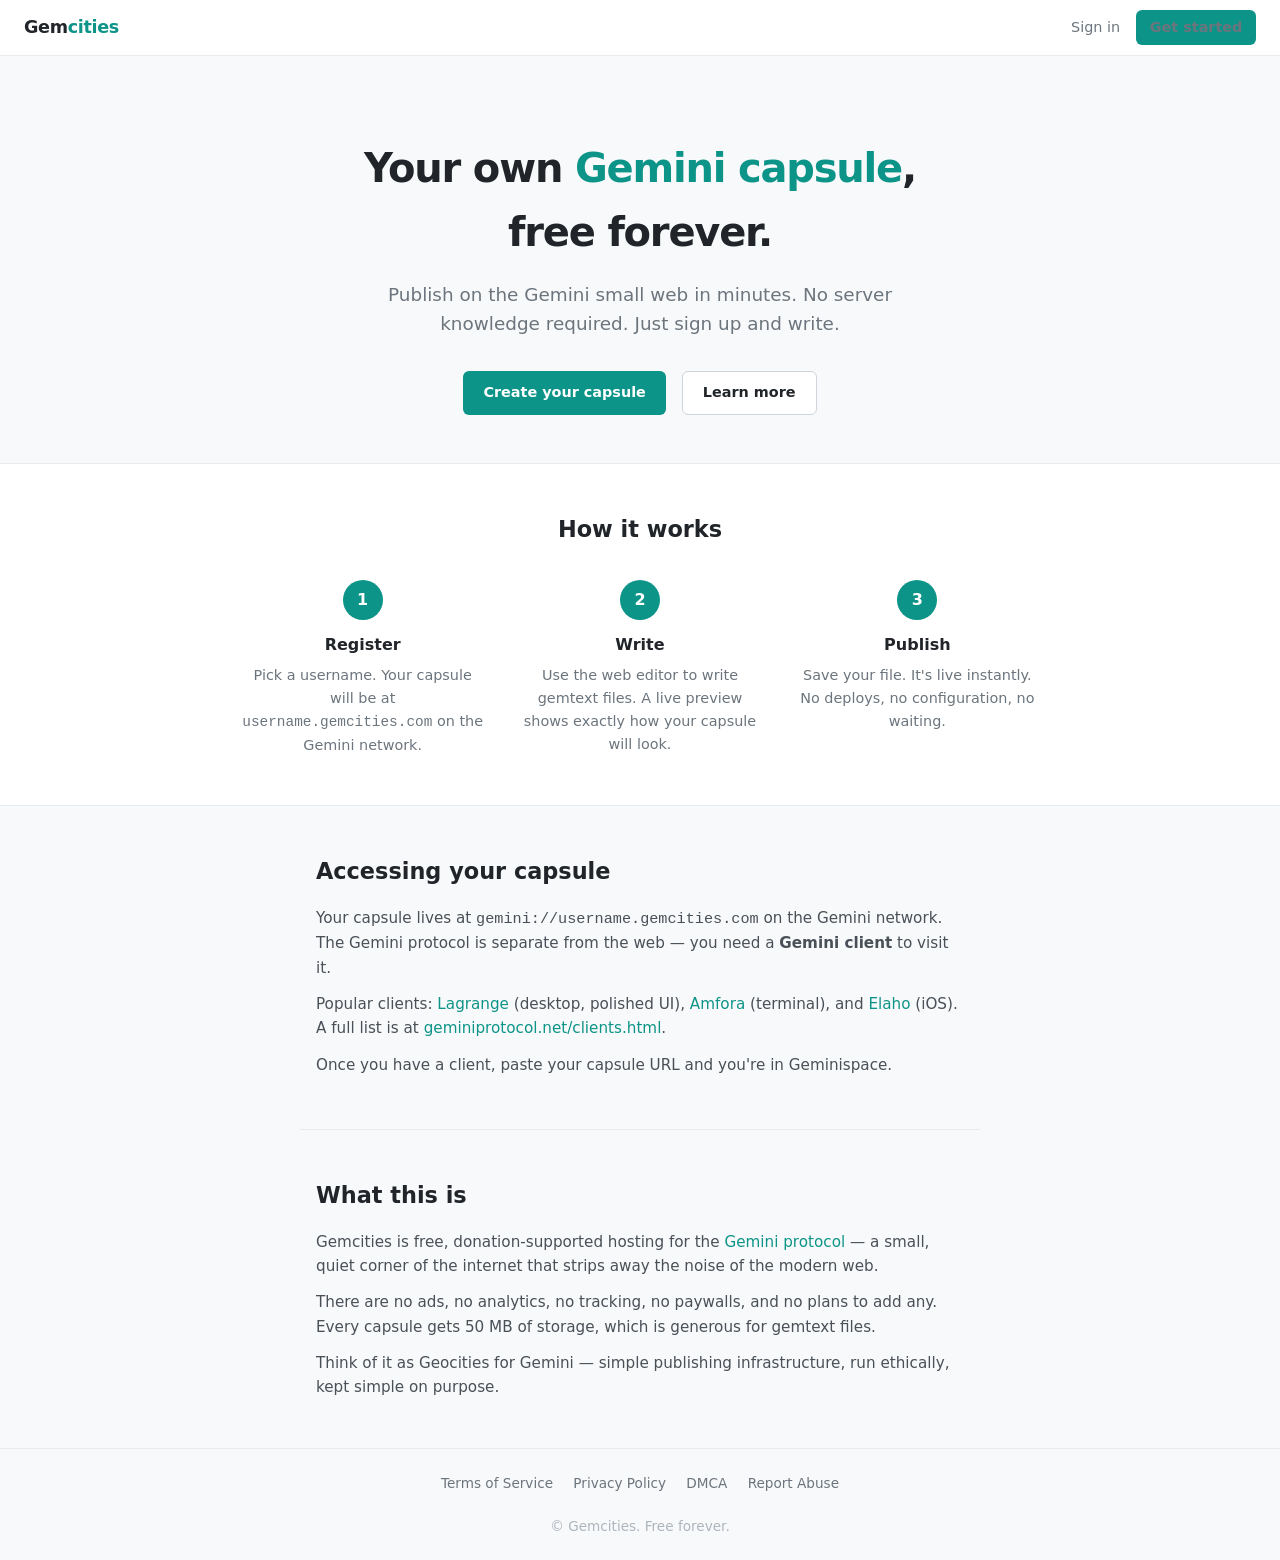
==== index.html @ a56d3ac3 "feat: add Geminispace access explainer to landing page Adds a section before "What this is" explaini" ====
<!DOCTYPE html>
<html lang="en">
<head>
  <meta charset="UTF-8">
  <meta name="viewport" content="width=device-width, initial-scale=1.0">
  <title>Gemcities — Free Gemini Capsule Hosting</title>
  <link rel="stylesheet" href="/css/style.css">
</head>
<body>

<nav class="nav">
  <a class="nav-logo" href="/">Gem<span>cities</span></a>
  <div class="nav-links">
    <a href="/login.html">Sign in</a>
    <a href="/register.html" class="btn btn-primary btn-sm">Get started</a>
  </div>
</nav>

<section class="hero">
  <h1>Your own <span>Gemini capsule</span>,<br>free forever.</h1>
  <p>Publish on the Gemini small web in minutes. No server knowledge required. Just sign up and write.</p>
  <div class="hero-actions">
    <a href="/register.html" class="btn btn-primary">Create your capsule</a>
    <a href="#about" class="btn btn-secondary">Learn more</a>
  </div>
</section>

<section class="steps">
  <div class="steps-inner">
    <h2>How it works</h2>
    <div class="steps-grid">
      <div class="step">
        <div class="step-num">1</div>
        <h3>Register</h3>
        <p>Pick a username. Your capsule will be at <code>username.gemcities.com</code> on the Gemini network.</p>
      </div>
      <div class="step">
        <div class="step-num">2</div>
        <h3>Write</h3>
        <p>Use the web editor to write gemtext files. A live preview shows exactly how your capsule will look.</p>
      </div>
      <div class="step">
        <div class="step-num">3</div>
        <h3>Publish</h3>
        <p>Save your file. It's live instantly. No deploys, no configuration, no waiting.</p>
      </div>
    </div>
  </div>
</section>

<section class="access">
  <h2>Accessing your capsule</h2>
  <p>Your capsule lives at <code>gemini://username.gemcities.com</code> on the Gemini network. The Gemini protocol is separate from the web — you need a <strong>Gemini client</strong> to visit it.</p>
  <p>Popular clients: <a href="https://gmi.skyjake.fi/lagrange/" target="_blank" rel="noopener">Lagrange</a> (desktop, polished UI), <a href="https://gitlab.com/tslocum/amfora" target="_blank" rel="noopener">Amfora</a> (terminal), and <a href="https://elaho.app" target="_blank" rel="noopener">Elaho</a> (iOS). A full list is at <a href="https://geminiprotocol.net/clients.html" target="_blank" rel="noopener">geminiprotocol.net/clients.html</a>.</p>
  <p>Once you have a client, paste your capsule URL and you're in Geminispace.</p>
</section>

<section class="about" id="about">
  <h2>What this is</h2>
  <p>Gemcities is free, donation-supported hosting for the <a href="https://geminiprotocol.net" target="_blank" rel="noopener">Gemini protocol</a> — a small, quiet corner of the internet that strips away the noise of the modern web.</p>
  <p>There are no ads, no analytics, no tracking, no paywalls, and no plans to add any. Every capsule gets 50 MB of storage, which is generous for gemtext files.</p>
  <p>Think of it as Geocities for Gemini — simple publishing infrastructure, run ethically, kept simple on purpose.</p>
</section>

<footer class="footer">
  <a href="/terms.html">Terms of Service</a>
  <a href="/privacy.html">Privacy Policy</a>
  <a href="/dmca.html">DMCA</a>
  <a href="/abuse.html">Report Abuse</a>
  <br><br>
  &copy; Gemcities. Free forever.
</footer>

</body>
</html>
---- css/style.css ----
/* ── reset ── */
*, *::before, *::after { box-sizing: border-box; margin: 0; padding: 0; }
html { font-size: 16px; }
body { font-family: system-ui, -apple-system, sans-serif; background: #f8f9fa; color: #212529; line-height: 1.6; }
a { color: #0d9488; text-decoration: none; }
a:hover { text-decoration: underline; }
button { cursor: pointer; font: inherit; }

/* ── layout ── */
.container { max-width: 640px; margin: 0 auto; padding: 2rem 1rem; }
.page-center { min-height: 100vh; display: flex; flex-direction: column; justify-content: center; }

/* ── nav ── */
.nav { background: #fff; border-bottom: 1px solid #e9ecef; padding: 0 1.5rem; height: 56px; display: flex; align-items: center; justify-content: space-between; position: sticky; top: 0; z-index: 10; }
.nav-logo { font-weight: 700; font-size: 1.1rem; color: #212529; letter-spacing: -0.02em; }
.nav-logo span { color: #0d9488; }
.nav-links { display: flex; gap: 1rem; align-items: center; }
.nav-links a { font-size: 0.9rem; color: #6c757d; }
.nav-links a:hover { color: #212529; text-decoration: none; }

/* ── hero ── */
.hero { padding: 5rem 1rem 3rem; text-align: center; }
.hero h1 { font-size: 2.5rem; font-weight: 800; letter-spacing: -0.03em; margin-bottom: 1rem; }
.hero h1 span { color: #0d9488; }
.hero p { font-size: 1.15rem; color: #6c757d; max-width: 520px; margin: 0 auto 2rem; }
.hero-actions { display: flex; gap: 1rem; justify-content: center; flex-wrap: wrap; }

/* ── how it works ── */
.steps { background: #fff; border-top: 1px solid #e9ecef; border-bottom: 1px solid #e9ecef; padding: 3rem 1rem; }
.steps-inner { max-width: 800px; margin: 0 auto; }
.steps h2 { text-align: center; font-size: 1.4rem; margin-bottom: 2rem; }
.steps-grid { display: grid; grid-template-columns: repeat(auto-fit, minmax(200px, 1fr)); gap: 2rem; }
.step { text-align: center; }
.step-num { width: 40px; height: 40px; border-radius: 50%; background: #0d9488; color: #fff; font-weight: 700; display: flex; align-items: center; justify-content: center; margin: 0 auto 0.75rem; }
.step h3 { font-size: 1rem; margin-bottom: 0.4rem; }
.step p { font-size: 0.9rem; color: #6c757d; }

/* ── access + about sections ── */
.access, .about { max-width: 680px; margin: 3rem auto; padding: 0 1rem; }
.access h2, .about h2 { font-size: 1.4rem; margin-bottom: 1rem; }
.access p, .about p { color: #495057; margin-bottom: 0.75rem; font-size: 0.95rem; }
.access { border-bottom: 1px solid #e9ecef; padding-bottom: 2.5rem; }

/* ── footer ── */
.footer { border-top: 1px solid #e9ecef; padding: 1.5rem 1rem; text-align: center; font-size: 0.85rem; color: #adb5bd; }
.footer a { color: #6c757d; margin: 0 0.5rem; }

/* ── buttons ── */
.btn { display: inline-flex; align-items: center; gap: 0.4rem; padding: 0.6rem 1.25rem; border-radius: 6px; font-weight: 600; font-size: 0.9rem; border: none; transition: opacity 0.15s; }
.btn:hover { opacity: 0.88; text-decoration: none; }
.btn-primary { background: #0d9488; color: #fff; }
.btn-secondary { background: #fff; color: #212529; border: 1px solid #ced4da; }
.btn-danger { background: #dc3545; color: #fff; }
.btn-sm { padding: 0.35rem 0.85rem; font-size: 0.82rem; }
.btn:disabled { opacity: 0.55; cursor: not-allowed; }

/* ── forms ── */
.card { background: #fff; border: 1px solid #e9ecef; border-radius: 10px; padding: 2rem; }
.card h2 { font-size: 1.35rem; margin-bottom: 1.5rem; }
.form-group { margin-bottom: 1.1rem; }
label { display: block; font-size: 0.88rem; font-weight: 600; margin-bottom: 0.3rem; color: #495057; }
input[type=text], input[type=email], input[type=password] {
  width: 100%; padding: 0.55rem 0.75rem; border: 1px solid #ced4da;
  border-radius: 6px; font: inherit; font-size: 0.95rem; background: #fff;
  transition: border-color 0.15s; outline: none;
}
input:focus { border-color: #0d9488; box-shadow: 0 0 0 3px rgba(13,148,136,.15); }
.form-hint { font-size: 0.8rem; color: #6c757d; margin-top: 0.25rem; }
.form-footer { margin-top: 1.25rem; font-size: 0.88rem; color: #6c757d; text-align: center; }
.form-footer a { color: #0d9488; }

/* ── alerts ── */
.alert { padding: 0.75rem 1rem; border-radius: 6px; font-size: 0.9rem; margin-bottom: 1rem; }
.alert-error { background: #fff5f5; color: #c0392b; border: 1px solid #fecaca; }
.alert-success { background: #f0fdf4; color: #16a34a; border: 1px solid #bbf7d0; }
.alert-info { background: #f0f9ff; color: #0369a1; border: 1px solid #bae6fd; }

/* ── editor layout ── */
.editor-shell { display: grid; grid-template-columns: 220px 1fr 1fr; grid-template-rows: 56px 1fr; height: 100vh; overflow: hidden; }
.editor-nav { grid-column: 1 / -1; background: #fff; border-bottom: 1px solid #e9ecef; display: flex; align-items: center; padding: 0 1rem; gap: 0.75rem; }
.editor-nav .nav-logo { margin-right: auto; }
.editor-sidebar { border-right: 1px solid #e9ecef; background: #fff; overflow-y: auto; display: flex; flex-direction: column; }
.editor-pane { display: flex; flex-direction: column; border-right: 1px solid #e9ecef; }
.editor-preview { overflow-y: auto; background: #fff; }
.pane-header { padding: 0.5rem 0.75rem; border-bottom: 1px solid #e9ecef; font-size: 0.78rem; font-weight: 600; text-transform: uppercase; letter-spacing: 0.06em; color: #6c757d; display: flex; align-items: center; justify-content: space-between; gap: 0.5rem; flex-shrink: 0; }
.pane-header-actions { display: flex; gap: 0.3rem; }

/* ── file tree ── */
.file-tree { flex: 1; overflow-y: auto; padding: 0.5rem 0; }
.tree-item { display: flex; align-items: center; gap: 0.4rem; padding: 0.3rem 0.75rem; font-size: 0.875rem; cursor: pointer; user-select: none; color: #495057; border-radius: 0; }
.tree-item:hover { background: #f8f9fa; }
.tree-item.active { background: #e6f3f2; color: #0d9488; font-weight: 600; }
.tree-item.is-dir { font-weight: 600; color: #212529; }
.tree-item .icon { font-size: 0.85rem; opacity: 0.7; flex-shrink: 0; }
.tree-empty { padding: 1rem 0.75rem; font-size: 0.85rem; color: #adb5bd; }

/* ── textarea ── */
#editor-textarea { flex: 1; width: 100%; border: none; outline: none; resize: none; font-family: 'Fira Code', 'Cascadia Code', 'Consolas', monospace; font-size: 0.9rem; line-height: 1.65; padding: 1rem; background: #fff; color: #212529; }
.filename-display { font-size: 0.85rem; color: #6c757d; font-family: monospace; overflow: hidden; text-overflow: ellipsis; white-space: nowrap; max-width: 200px; }
.unsaved-dot { color: #e67e22; font-size: 1.2rem; line-height: 1; }

/* ── gemtext preview ── */
.gemtext-preview { padding: 1.5rem; font-size: 0.95rem; line-height: 1.75; }
.gemtext-preview h1 { font-size: 1.6rem; margin: 0 0 1rem; }
.gemtext-preview h2 { font-size: 1.3rem; margin: 1.25rem 0 0.75rem; }
.gemtext-preview h3 { font-size: 1.1rem; margin: 1rem 0 0.5rem; }
.gemtext-preview p { margin-bottom: 0.6rem; }
.gemtext-preview a { color: #0d9488; }
.gemtext-preview .gmi-link { display: block; margin: 0.25rem 0; }
.gemtext-preview ul { padding-left: 1.5rem; margin-bottom: 0.6rem; }
.gemtext-preview li { margin-bottom: 0.2rem; }
.gemtext-preview blockquote { border-left: 3px solid #ced4da; padding-left: 1rem; color: #6c757d; margin: 0.5rem 0; }
.gemtext-preview pre { background: #f8f9fa; border: 1px solid #e9ecef; border-radius: 6px; padding: 1rem; overflow-x: auto; font-size: 0.85rem; margin: 0.75rem 0; white-space: pre; }

/* ── modal ── */
.modal-overlay { position: fixed; inset: 0; background: rgba(0,0,0,.4); display: flex; align-items: center; justify-content: center; z-index: 100; }
.modal-overlay.hidden { display: none; }
.modal { background: #fff; border-radius: 10px; padding: 1.5rem; width: 100%; max-width: 400px; }
.modal h3 { margin-bottom: 1rem; }
.modal-actions { display: flex; gap: 0.75rem; justify-content: flex-end; margin-top: 1.25rem; }

/* ── toast ── */
#toast { position: fixed; bottom: 1.5rem; right: 1.5rem; background: #212529; color: #fff; padding: 0.6rem 1rem; border-radius: 6px; font-size: 0.875rem; opacity: 0; transition: opacity 0.2s; pointer-events: none; z-index: 200; }
#toast.show { opacity: 1; }

/* ── responsive ── */
@media (max-width: 768px) {
  .editor-shell { grid-template-columns: 1fr; grid-template-rows: 56px auto 1fr; }
  .editor-sidebar { display: none; }
  .editor-preview { display: none; }
  .editor-pane { border-right: none; }
  .hero h1 { font-size: 1.8rem; }
}
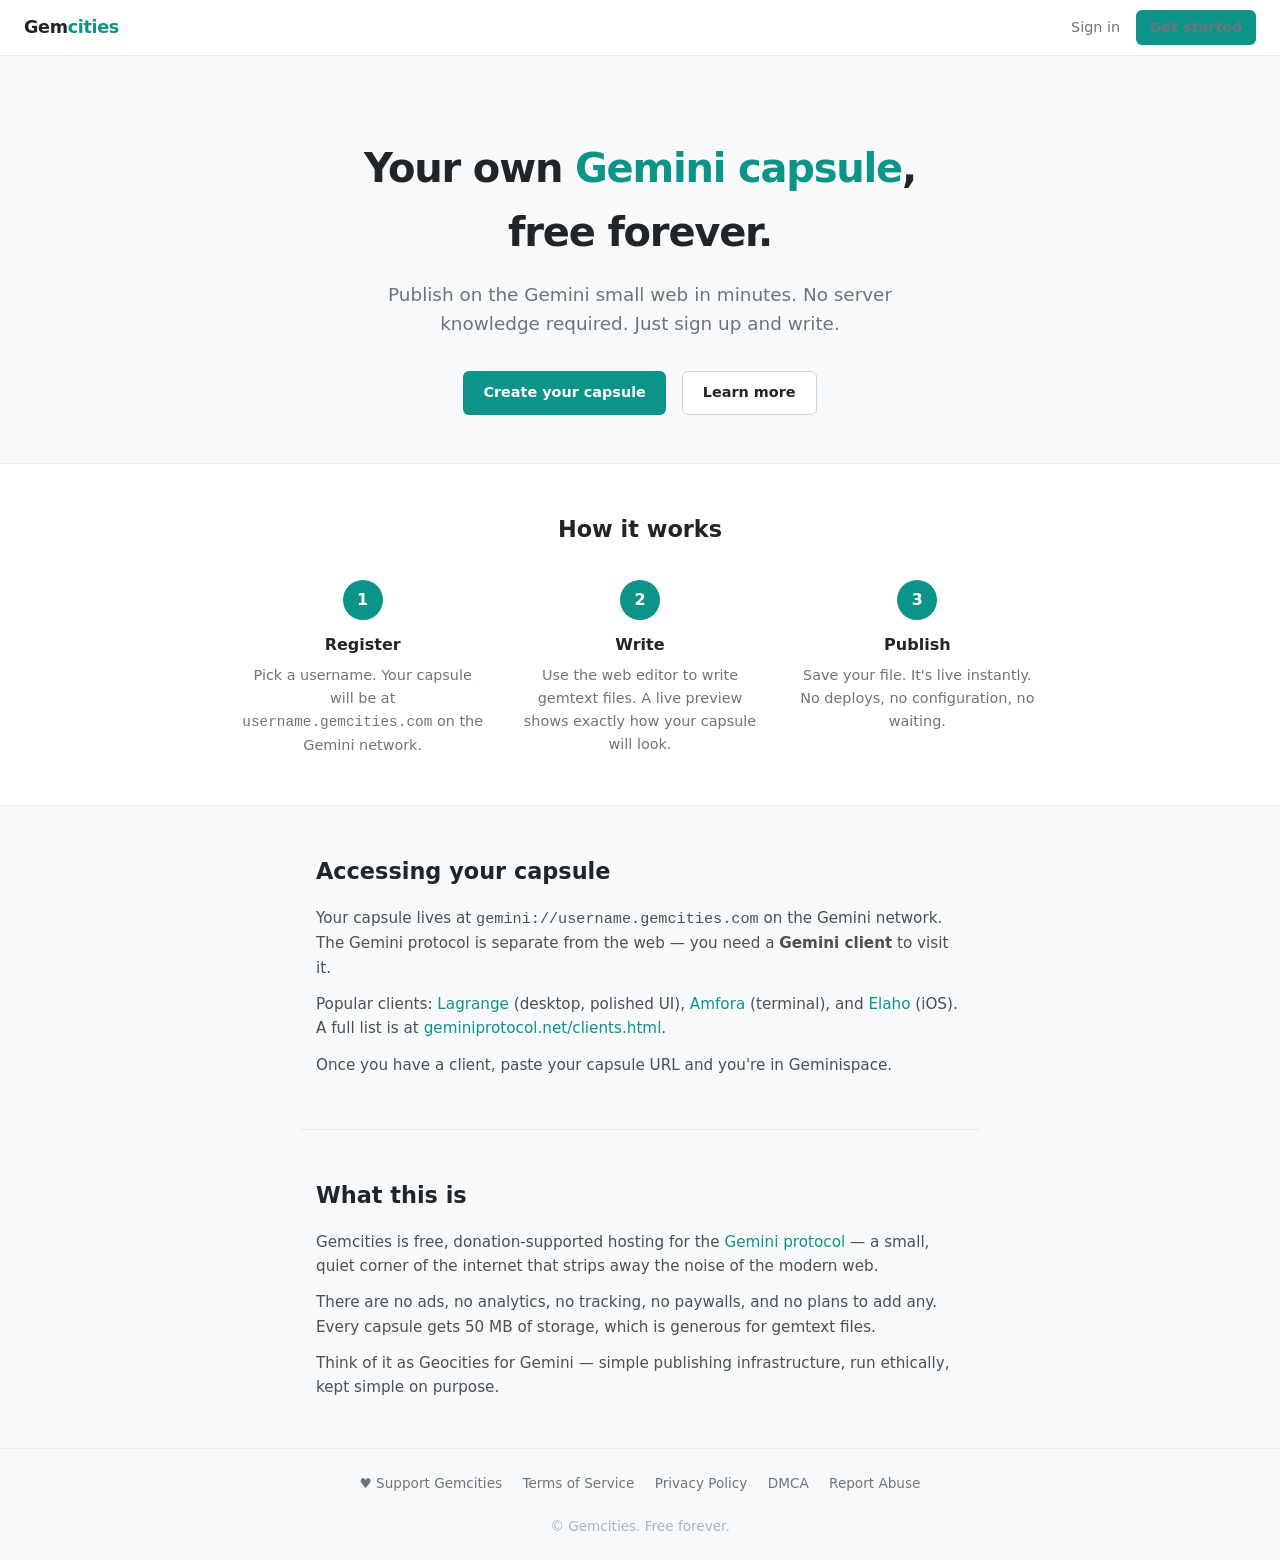
==== commit e9ecd34f: "feat: add Ko-fi donation link to editor nav and landing footer Understated "♥ Support Gemcities" lin" ====
--- a/index.html
+++ b/index.html
@@ -63,6 +63,7 @@
 </section>
 
 <footer class="footer">
+  <a href="https://ko-fi.com/gemcities" target="_blank" rel="noopener">♥ Support Gemcities</a>
   <a href="/terms.html">Terms of Service</a>
   <a href="/privacy.html">Privacy Policy</a>
   <a href="/dmca.html">DMCA</a>
--- a/css/style.css
+++ b/css/style.css
@@ -51,6 +51,7 @@
 .btn-primary { background: #0d9488; color: #fff; }
 .btn-secondary { background: #fff; color: #212529; border: 1px solid #ced4da; }
 .btn-danger { background: #dc3545; color: #fff; }
+.btn-donate { background: #fff0f0; color: #b91c1c; border: 1px solid #fecaca; }
 .btn-sm { padding: 0.35rem 0.85rem; font-size: 0.82rem; }
 .btn:disabled { opacity: 0.55; cursor: not-allowed; }
 
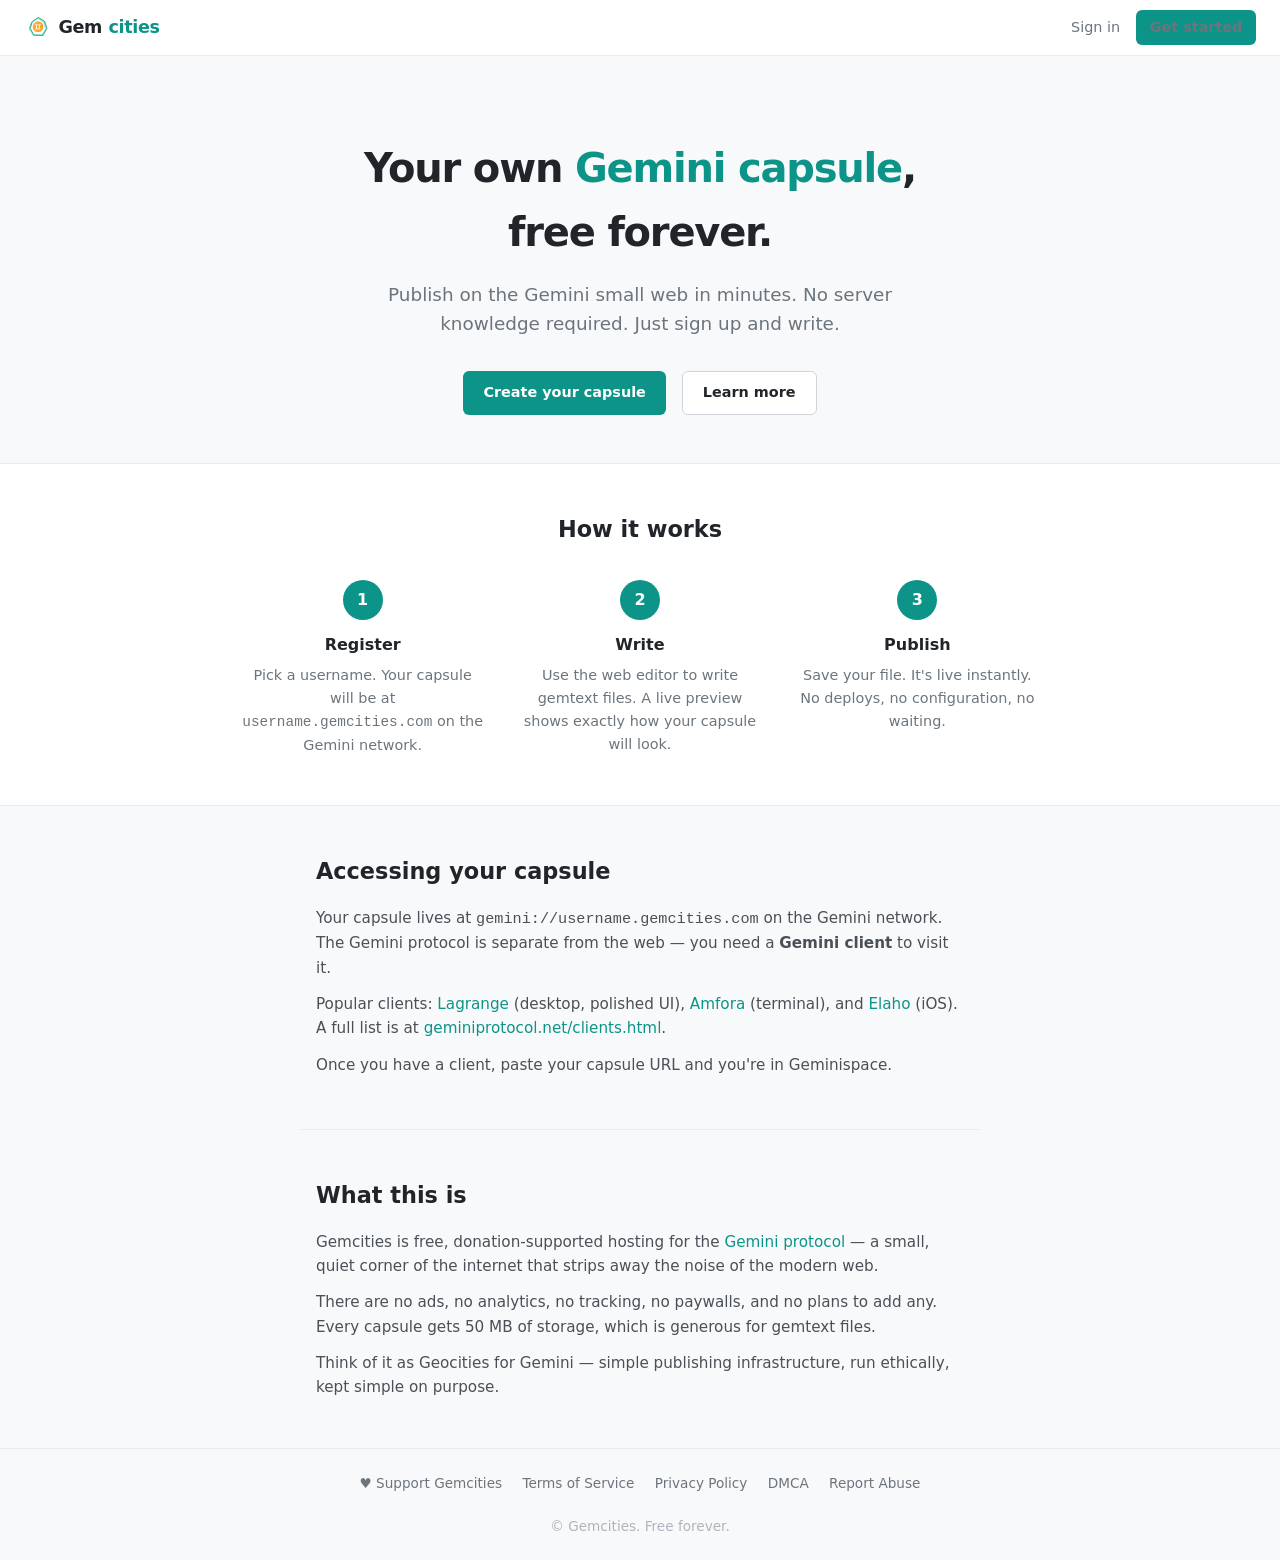
==== commit 75592940: "style: add gem SVG logo to all nav/header instances Inlines the gem SVG (28×28) to the left of the G" ====
--- a/index.html
+++ b/index.html
@@ -9,7 +9,7 @@
 <body>
 
 <nav class="nav">
-  <a class="nav-logo" href="/">Gem<span>cities</span></a>
+  <a class="nav-logo" href="/"><svg viewBox="0 0 100 100" width="28" height="28" xmlns="http://www.w3.org/2000/svg" aria-hidden="true"><polygon points="52,16 74,30 82,55 68,80 36,80 22,55 30,30" fill="none" stroke="#065F46" stroke-width="2.5" opacity="0.9"/><polygon points="50,18 72,32 80,55 66,78 34,78 20,55 28,32" fill="none" stroke="#00C48C" stroke-width="2"/><polygon points="48,20 70,34 78,57 64,80 32,80 18,57 26,34" fill="none" stroke="#00E6A8" stroke-width="2" opacity="0.65"/><text x="50" y="52" fill="#00E6A8" font-family="'Segoe UI Symbol','Noto Sans Symbols',sans-serif" font-size="34" text-anchor="middle" dominant-baseline="middle">&#9802;</text></svg>Gem<span>cities</span></a>
   <div class="nav-links">
     <a href="/login.html">Sign in</a>
     <a href="/register.html" class="btn btn-primary btn-sm">Get started</a>
@@ -64,10 +64,10 @@
 
 <footer class="footer">
   <a href="https://ko-fi.com/gemcities" target="_blank" rel="noopener">♥ Support Gemcities</a>
-  <a href="/terms.html">Terms of Service</a>
-  <a href="/privacy.html">Privacy Policy</a>
-  <a href="/dmca.html">DMCA</a>
-  <a href="/abuse.html">Report Abuse</a>
+  <a href="/terms">Terms of Service</a>
+  <a href="/privacy">Privacy Policy</a>
+  <a href="/dmca">DMCA</a>
+  <a href="/report-abuse">Report Abuse</a>
   <br><br>
   &copy; Gemcities. Free forever.
 </footer>
--- a/css/style.css
+++ b/css/style.css
@@ -12,7 +12,7 @@
 
 /* ── nav ── */
 .nav { background: #fff; border-bottom: 1px solid #e9ecef; padding: 0 1.5rem; height: 56px; display: flex; align-items: center; justify-content: space-between; position: sticky; top: 0; z-index: 10; }
-.nav-logo { font-weight: 700; font-size: 1.1rem; color: #212529; letter-spacing: -0.02em; }
+.nav-logo { display: inline-flex; align-items: center; gap: 0.4rem; font-weight: 700; font-size: 1.1rem; color: #212529; letter-spacing: -0.02em; }
 .nav-logo span { color: #0d9488; }
 .nav-links { display: flex; gap: 1rem; align-items: center; }
 .nav-links a { font-size: 0.9rem; color: #6c757d; }
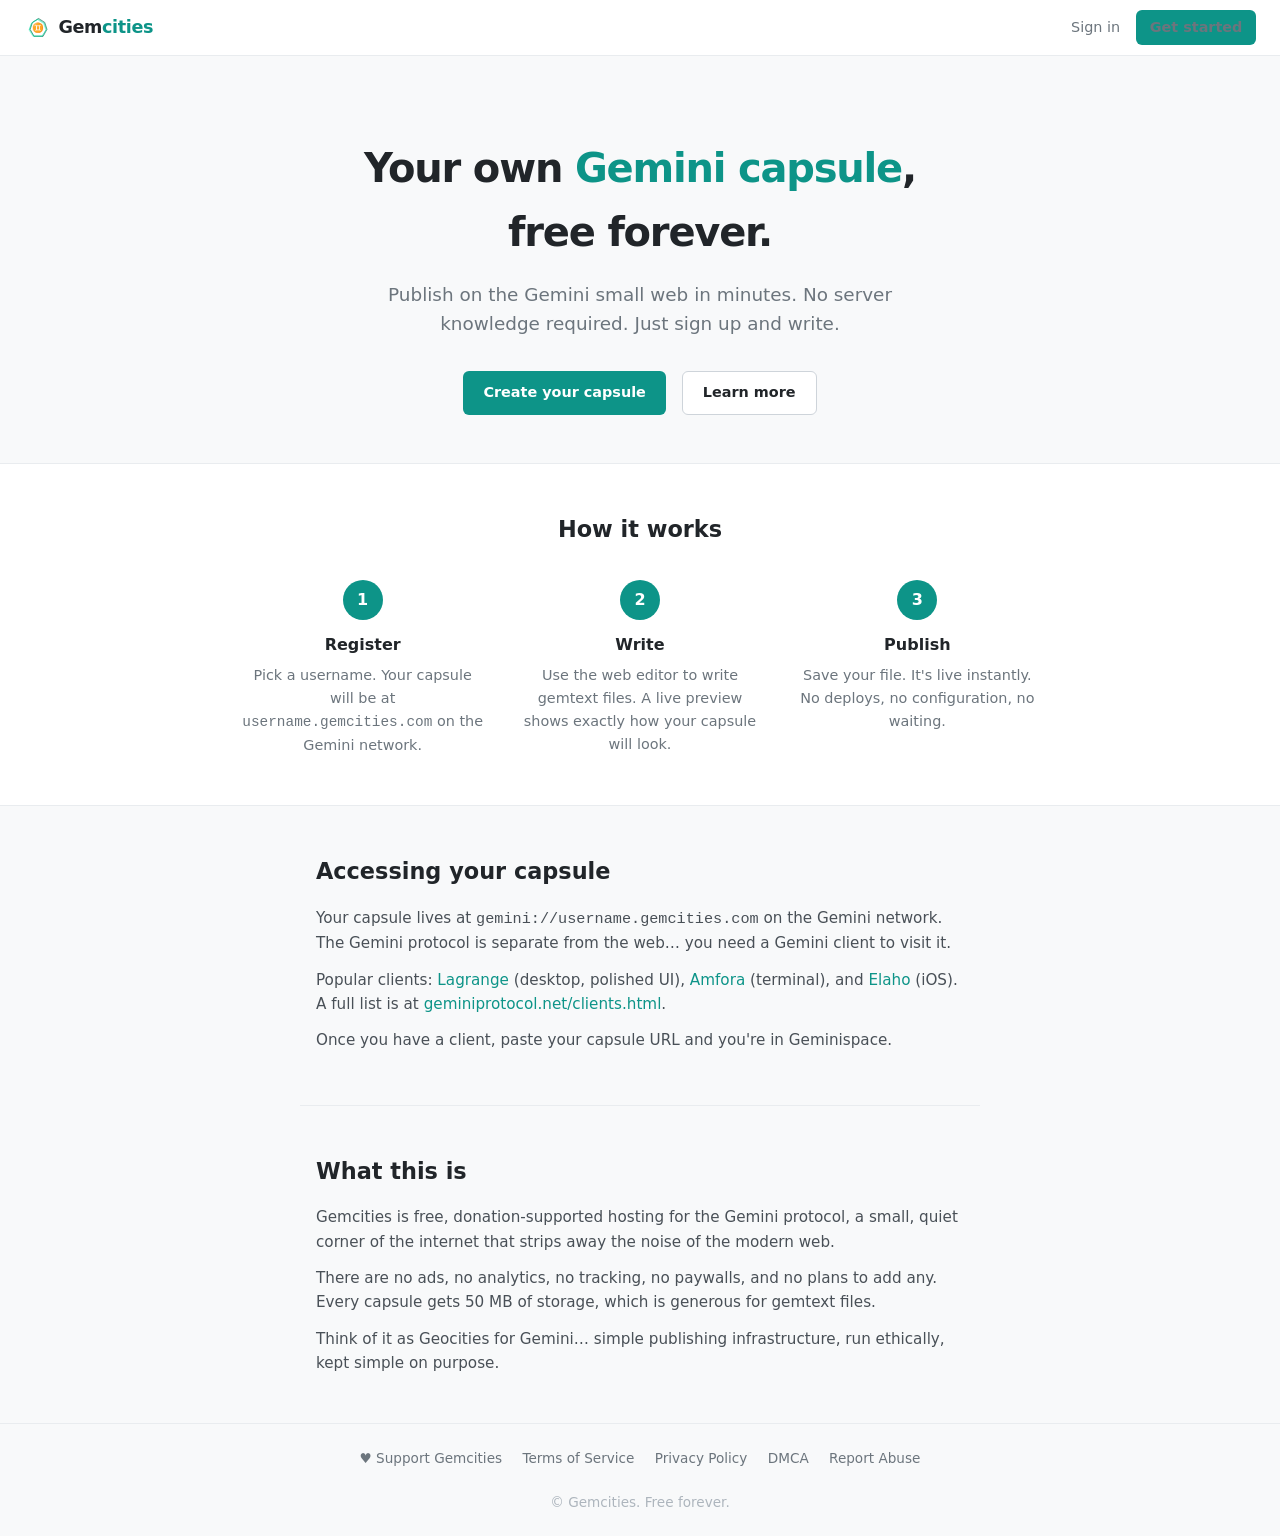
==== commit 5d71ae10: "content: update front page copy for access and about sections Co-Authored-By: Claude Sonnet 4.6 <nor" ====
--- a/index.html
+++ b/index.html
@@ -50,16 +50,16 @@
 
 <section class="access">
   <h2>Accessing your capsule</h2>
-  <p>Your capsule lives at <code>gemini://username.gemcities.com</code> on the Gemini network. The Gemini protocol is separate from the web — you need a <strong>Gemini client</strong> to visit it.</p>
+  <p>Your capsule lives at <code>gemini://username.gemcities.com</code> on the Gemini network. The Gemini protocol is separate from the web&hellip; you need a Gemini client to visit it.</p>
   <p>Popular clients: <a href="https://gmi.skyjake.fi/lagrange/" target="_blank" rel="noopener">Lagrange</a> (desktop, polished UI), <a href="https://gitlab.com/tslocum/amfora" target="_blank" rel="noopener">Amfora</a> (terminal), and <a href="https://elaho.app" target="_blank" rel="noopener">Elaho</a> (iOS). A full list is at <a href="https://geminiprotocol.net/clients.html" target="_blank" rel="noopener">geminiprotocol.net/clients.html</a>.</p>
   <p>Once you have a client, paste your capsule URL and you're in Geminispace.</p>
 </section>
 
 <section class="about" id="about">
   <h2>What this is</h2>
-  <p>Gemcities is free, donation-supported hosting for the <a href="https://geminiprotocol.net" target="_blank" rel="noopener">Gemini protocol</a> — a small, quiet corner of the internet that strips away the noise of the modern web.</p>
+  <p>Gemcities is free, donation-supported hosting for the Gemini protocol, a small, quiet corner of the internet that strips away the noise of the modern web.</p>
   <p>There are no ads, no analytics, no tracking, no paywalls, and no plans to add any. Every capsule gets 50 MB of storage, which is generous for gemtext files.</p>
-  <p>Think of it as Geocities for Gemini — simple publishing infrastructure, run ethically, kept simple on purpose.</p>
+  <p>Think of it as Geocities for Gemini&hellip; simple publishing infrastructure, run ethically, kept simple on purpose.</p>
 </section>
 
 <footer class="footer">
--- a/css/style.css
+++ b/css/style.css
@@ -12,7 +12,8 @@
 
 /* ── nav ── */
 .nav { background: #fff; border-bottom: 1px solid #e9ecef; padding: 0 1.5rem; height: 56px; display: flex; align-items: center; justify-content: space-between; position: sticky; top: 0; z-index: 10; }
-.nav-logo { display: inline-flex; align-items: center; gap: 0.4rem; font-weight: 700; font-size: 1.1rem; color: #212529; letter-spacing: -0.02em; }
+.nav-logo { display: inline-flex; align-items: center; font-weight: 700; font-size: 1.1rem; color: #212529; letter-spacing: -0.02em; line-height: 1; }
+.nav-logo svg { display: block; flex-shrink: 0; margin-right: 0.4rem; }
 .nav-logo span { color: #0d9488; }
 .nav-links { display: flex; gap: 1rem; align-items: center; }
 .nav-links a { font-size: 0.9rem; color: #6c757d; }
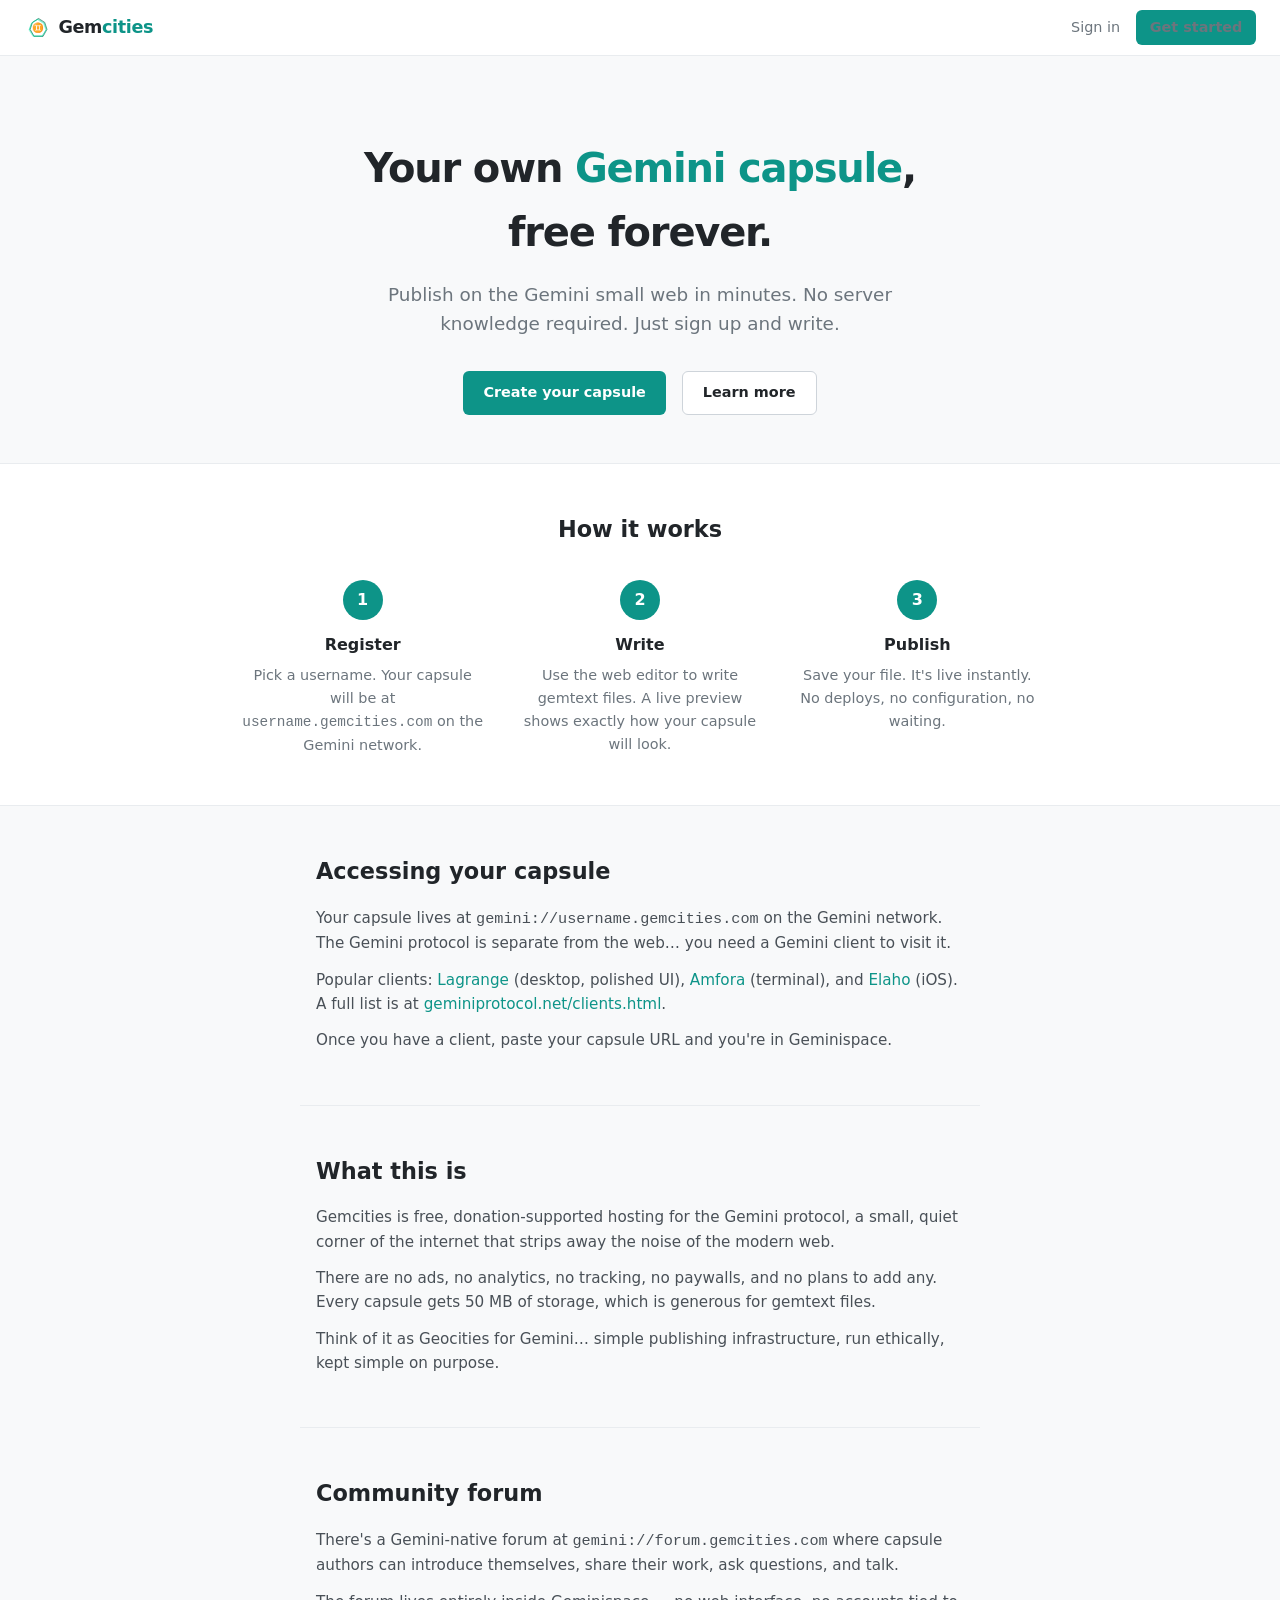
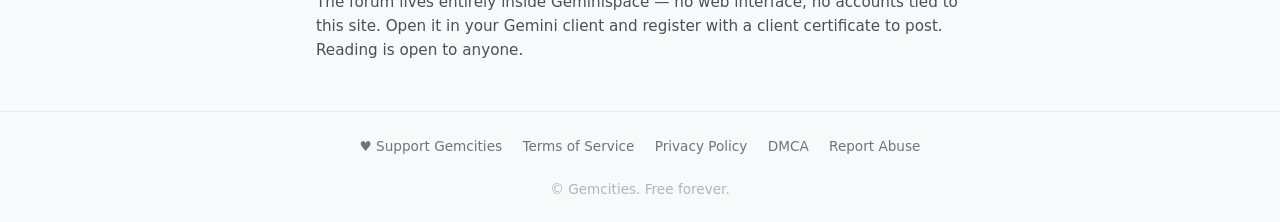
==== commit 9942093d: "feat: add community forum section to landing page Adds a "Community forum" section below "What this " ====
--- a/index.html
+++ b/index.html
@@ -62,6 +62,12 @@
   <p>Think of it as Geocities for Gemini&hellip; simple publishing infrastructure, run ethically, kept simple on purpose.</p>
 </section>
 
+<section class="forum">
+  <h2>Community forum</h2>
+  <p>There's a Gemini-native forum at <code>gemini://forum.gemcities.com</code> where capsule authors can introduce themselves, share their work, ask questions, and talk.</p>
+  <p>The forum lives entirely inside Geminispace — no web interface, no accounts tied to this site. Open it in your Gemini client and register with a client certificate to post. Reading is open to anyone.</p>
+</section>
+
 <footer class="footer">
   <a href="https://ko-fi.com/gemcities" target="_blank" rel="noopener">♥ Support Gemcities</a>
   <a href="/terms">Terms of Service</a>
--- a/css/style.css
+++ b/css/style.css
@@ -37,10 +37,11 @@
 .step p { font-size: 0.9rem; color: #6c757d; }
 
 /* ── access + about sections ── */
-.access, .about { max-width: 680px; margin: 3rem auto; padding: 0 1rem; }
-.access h2, .about h2 { font-size: 1.4rem; margin-bottom: 1rem; }
-.access p, .about p { color: #495057; margin-bottom: 0.75rem; font-size: 0.95rem; }
+.access, .about, .forum { max-width: 680px; margin: 3rem auto; padding: 0 1rem; }
+.access h2, .about h2, .forum h2 { font-size: 1.4rem; margin-bottom: 1rem; }
+.access p, .about p, .forum p { color: #495057; margin-bottom: 0.75rem; font-size: 0.95rem; }
 .access { border-bottom: 1px solid #e9ecef; padding-bottom: 2.5rem; }
+.about { border-bottom: 1px solid #e9ecef; padding-bottom: 2.5rem; }
 
 /* ── footer ── */
 .footer { border-top: 1px solid #e9ecef; padding: 1.5rem 1rem; text-align: center; font-size: 0.85rem; color: #adb5bd; }
@@ -81,7 +82,7 @@
 .editor-shell { display: grid; grid-template-columns: 220px 1fr 1fr; grid-template-rows: 56px 1fr; height: 100vh; overflow: hidden; }
 .editor-nav { grid-column: 1 / -1; background: #fff; border-bottom: 1px solid #e9ecef; display: flex; align-items: center; padding: 0 1rem; gap: 0.75rem; }
 .editor-nav .nav-logo { margin-right: auto; }
-.editor-sidebar { border-right: 1px solid #e9ecef; background: #fff; overflow-y: auto; display: flex; flex-direction: column; }
+.editor-sidebar { border-right: 1px solid #e9ecef; background: #fff; overflow: hidden; display: flex; flex-direction: column; }
 .editor-pane { display: flex; flex-direction: column; border-right: 1px solid #e9ecef; }
 .editor-preview { overflow-y: auto; background: #fff; }
 .pane-header { padding: 0.5rem 0.75rem; border-bottom: 1px solid #e9ecef; font-size: 0.78rem; font-weight: 600; text-transform: uppercase; letter-spacing: 0.06em; color: #6c757d; display: flex; align-items: center; justify-content: space-between; gap: 0.5rem; flex-shrink: 0; }
@@ -93,6 +94,7 @@
 .tree-item:hover { background: #f8f9fa; }
 .tree-item.active { background: #e6f3f2; color: #0d9488; font-weight: 600; }
 .tree-item.is-dir { font-weight: 600; color: #212529; }
+.tree-item.drag-over { background: #ccfbf1; outline: 2px dashed #0d9488; outline-offset: -2px; }
 .tree-item .icon { font-size: 0.85rem; opacity: 0.7; flex-shrink: 0; }
 .tree-empty { padding: 1rem 0.75rem; font-size: 0.85rem; color: #adb5bd; }
 
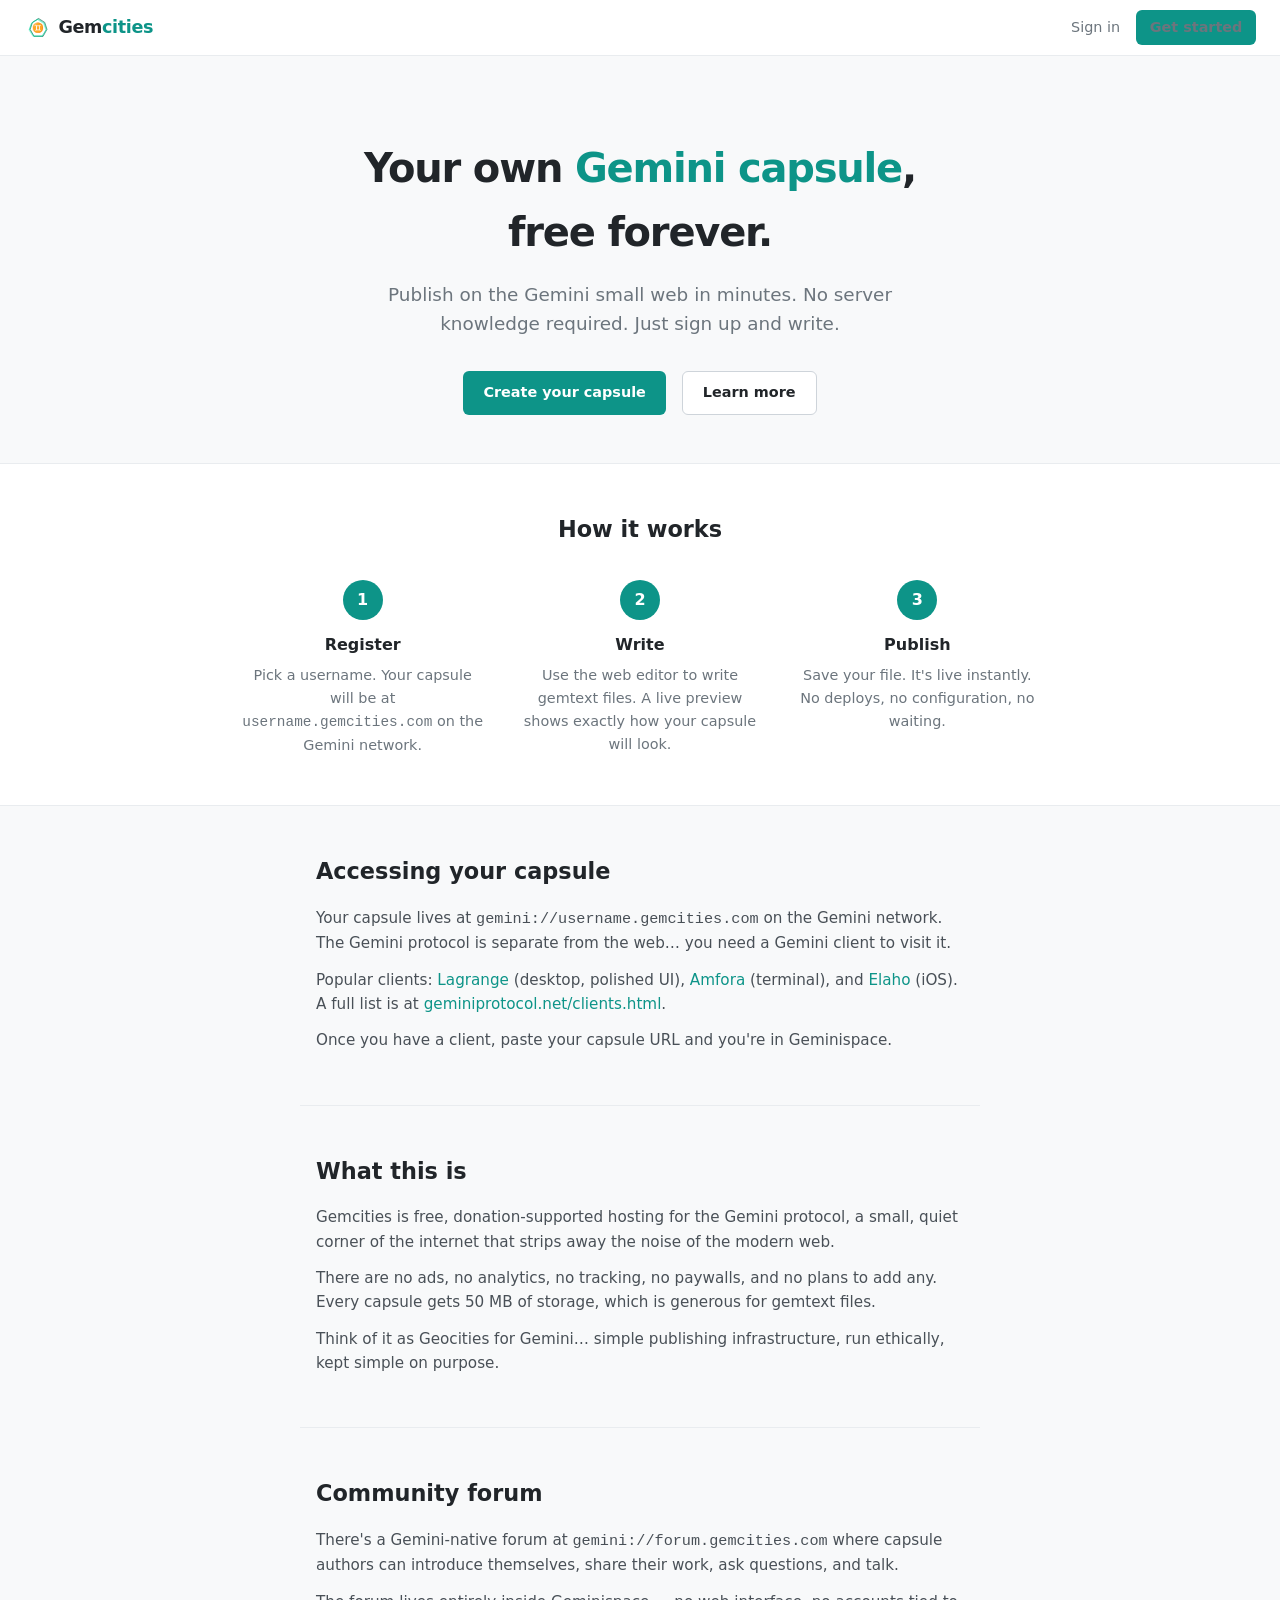
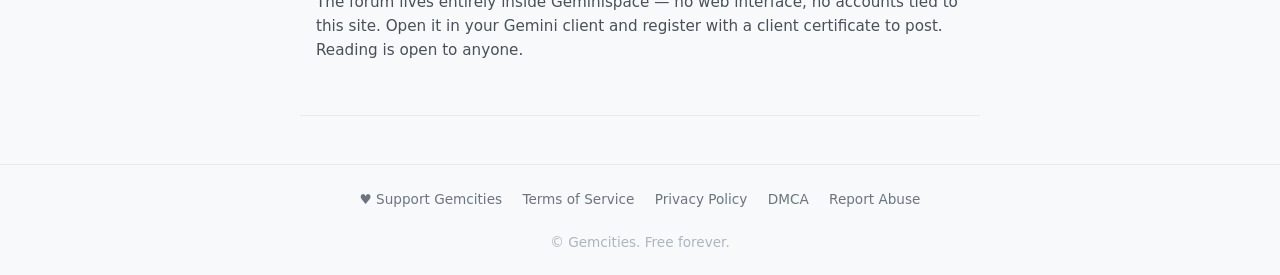
==== commit f3cc5dcb: "fix: reuse .about class on forum section for correct centering Co-Authored-By: Claude Sonnet 4.6 <no" ====
--- a/index.html
+++ b/index.html
@@ -62,7 +62,7 @@
   <p>Think of it as Geocities for Gemini&hellip; simple publishing infrastructure, run ethically, kept simple on purpose.</p>
 </section>
 
-<section class="forum">
+<section class="about">
   <h2>Community forum</h2>
   <p>There's a Gemini-native forum at <code>gemini://forum.gemcities.com</code> where capsule authors can introduce themselves, share their work, ask questions, and talk.</p>
   <p>The forum lives entirely inside Geminispace — no web interface, no accounts tied to this site. Open it in your Gemini client and register with a client certificate to post. Reading is open to anyone.</p>
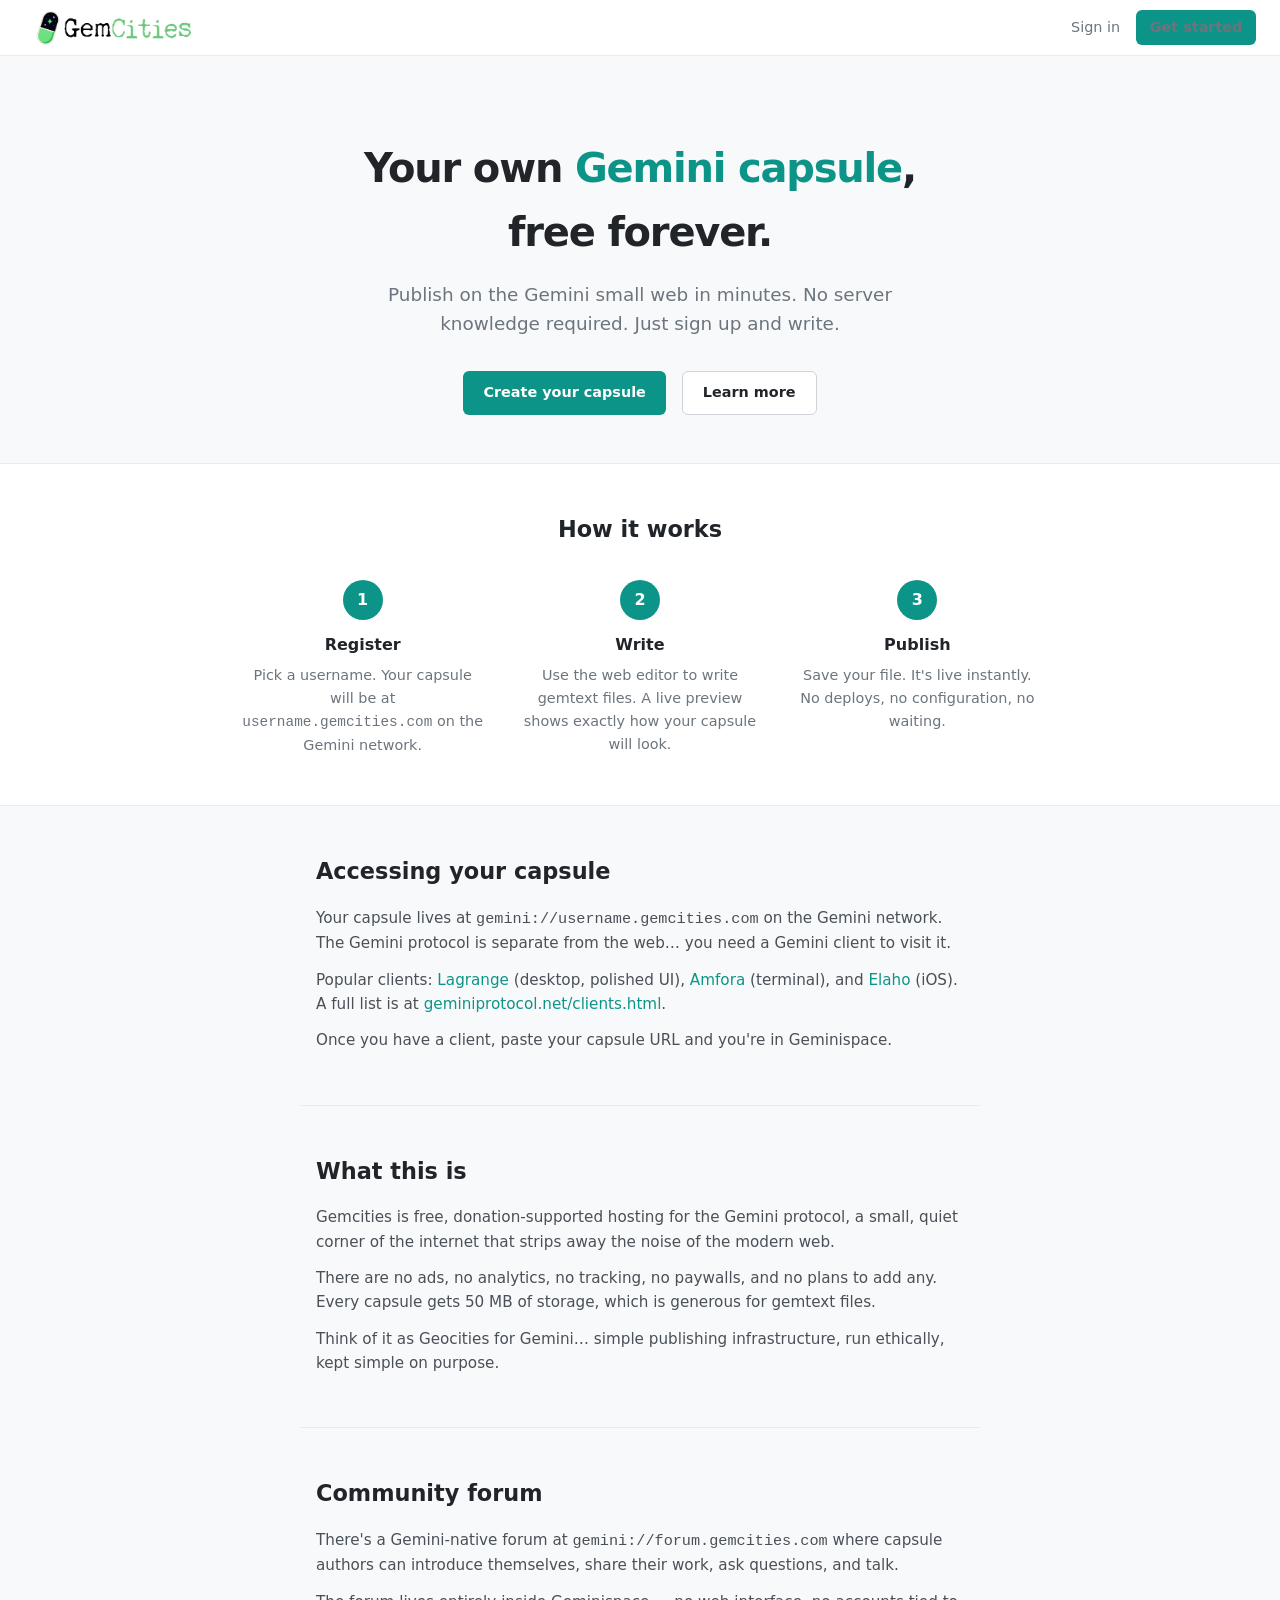
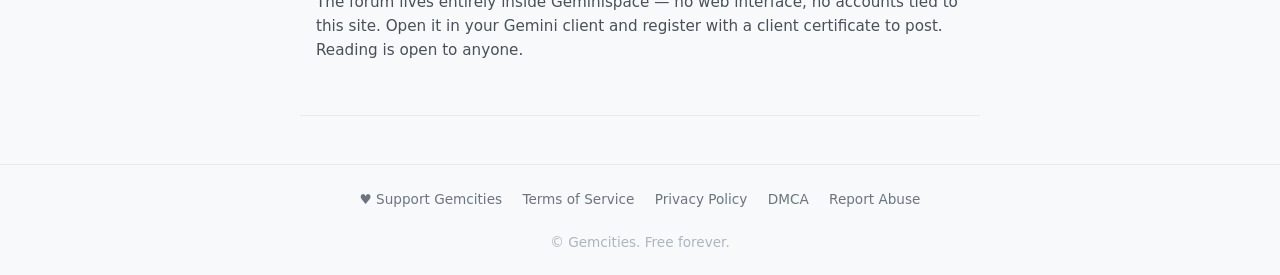
==== commit 2eb61fca: "Replace header branding with logo image" ====
--- a/index.html
+++ b/index.html
@@ -9,7 +9,7 @@
 <body>
 
 <nav class="nav">
-  <a class="nav-logo" href="/"><svg viewBox="0 0 100 100" width="28" height="28" xmlns="http://www.w3.org/2000/svg" aria-hidden="true"><polygon points="52,16 74,30 82,55 68,80 36,80 22,55 30,30" fill="none" stroke="#065F46" stroke-width="2.5" opacity="0.9"/><polygon points="50,18 72,32 80,55 66,78 34,78 20,55 28,32" fill="none" stroke="#00C48C" stroke-width="2"/><polygon points="48,20 70,34 78,57 64,80 32,80 18,57 26,34" fill="none" stroke="#00E6A8" stroke-width="2" opacity="0.65"/><text x="50" y="52" fill="#00E6A8" font-family="'Segoe UI Symbol','Noto Sans Symbols',sans-serif" font-size="34" text-anchor="middle" dominant-baseline="middle">&#9802;</text></svg>Gem<span>cities</span></a>
+  <a class="nav-logo" href="/" aria-label="GemCities"><img src="/img/gemcities-logo.png" alt="GemCities"></a>
   <div class="nav-links">
     <a href="/login.html">Sign in</a>
     <a href="/register.html" class="btn btn-primary btn-sm">Get started</a>
--- a/css/style.css
+++ b/css/style.css
@@ -13,7 +13,7 @@
 /* ── nav ── */
 .nav { background: #fff; border-bottom: 1px solid #e9ecef; padding: 0 1.5rem; height: 56px; display: flex; align-items: center; justify-content: space-between; position: sticky; top: 0; z-index: 10; }
 .nav-logo { display: inline-flex; align-items: center; font-weight: 700; font-size: 1.1rem; color: #212529; letter-spacing: -0.02em; line-height: 1; }
-.nav-logo svg { display: block; flex-shrink: 0; margin-right: 0.4rem; }
+.nav-logo img { display: block; flex-shrink: 0; height: 48px; max-height: calc(100% - 8px); width: auto; max-width: 44vw; }
 .nav-logo span { color: #0d9488; }
 .nav-links { display: flex; gap: 1rem; align-items: center; }
 .nav-links a { font-size: 0.9rem; color: #6c757d; }
